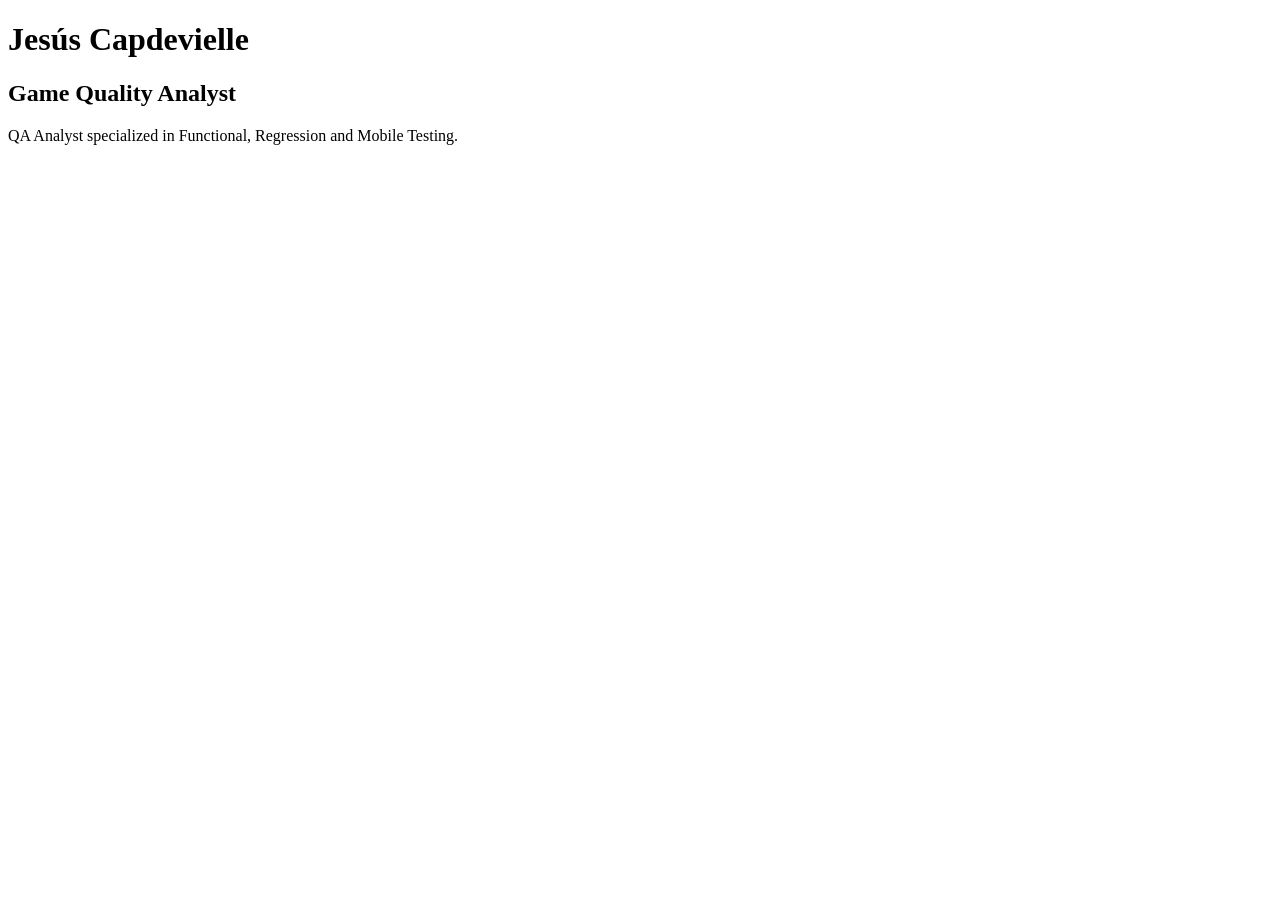
==== Index.html @ 2b03a388 "Add initial HTML structure for Jesús Capdevielle's portfolio" ====
<!DOCTYPE html>
<html>
<head>
  <title>Jesús Capdevielle - Game QA</title>
</head>
<body>
  <h1>Jesús Capdevielle</h1>
  <h2>Game Quality Analyst</h2>

  <p>
    QA Analyst specialized in Functional,
    Regression and Mobile Testing.
  </p>
</body>
</html>
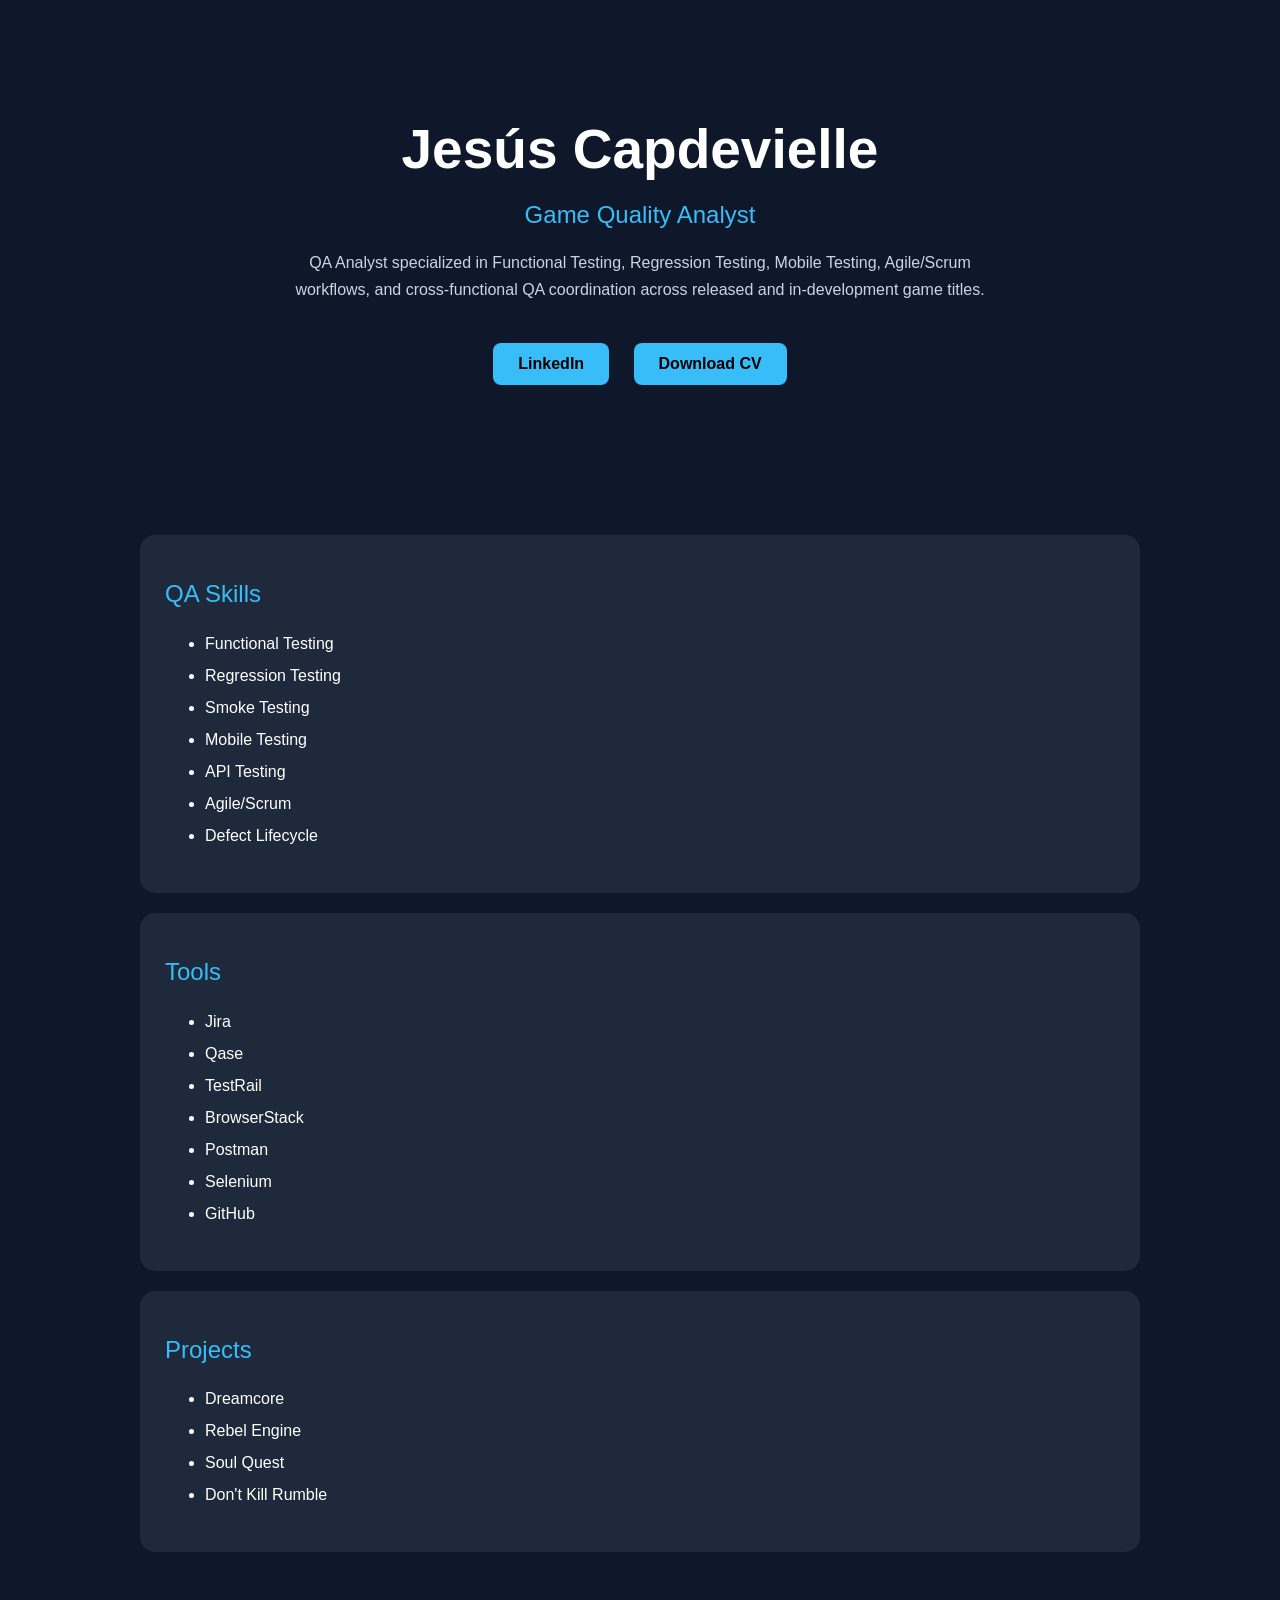
==== commit 7d24855a: "Update Index.html" ====
--- a/Index.html
+++ b/Index.html
@@ -1,15 +1,133 @@
 <!DOCTYPE html>
-<html>
+<html lang="en">
 <head>
-  <title>Jesús Capdevielle - Game QA</title>
+    <meta charset="UTF-8">
+    <meta name="viewport" content="width=device-width, initial-scale=1.0">
+    <title>Jesús Capdevielle | Game QA Analyst</title>
+
+    <style>
+        body{
+            margin:0;
+            font-family:Arial, Helvetica, sans-serif;
+            background:#0f172a;
+            color:white;
+        }
+
+        header{
+            text-align:center;
+            padding:80px 20px;
+        }
+
+        h1{
+            font-size:55px;
+            margin-bottom:10px;
+        }
+
+        h2{
+            color:#38bdf8;
+            font-weight:normal;
+        }
+
+        p{
+            max-width:700px;
+            margin:auto;
+            line-height:1.7;
+            color:#cbd5e1;
+        }
+
+        .buttons{
+            margin-top:30px;
+        }
+
+        .buttons a{
+            text-decoration:none;
+            background:#38bdf8;
+            color:black;
+            padding:12px 25px;
+            margin:10px;
+            border-radius:8px;
+            font-weight:bold;
+            display:inline-block;
+        }
+
+        section{
+            padding:60px 20px;
+            max-width:1000px;
+            margin:auto;
+        }
+
+        .card{
+            background:#1e293b;
+            padding:25px;
+            border-radius:15px;
+            margin-bottom:20px;
+        }
+
+        ul{
+            line-height:2;
+        }
+    </style>
 </head>
+
 <body>
-  <h1>Jesús Capdevielle</h1>
-  <h2>Game Quality Analyst</h2>
 
-  <p>
-    QA Analyst specialized in Functional,
-    Regression and Mobile Testing.
-  </p>
+    <header>
+        <h1>Jesús Capdevielle</h1>
+        <h2>Game Quality Analyst</h2>
+
+        <p>
+            QA Analyst specialized in Functional Testing,
+            Regression Testing, Mobile Testing, Agile/Scrum workflows,
+            and cross-functional QA coordination across released and
+            in-development game titles.
+        </p>
+
+        <div class="buttons">
+            <a href="https://linkedin.com">LinkedIn</a>
+            <a href="#">Download CV</a>
+        </div>
+    </header>
+
+    <section>
+        <div class="card">
+            <h2>QA Skills</h2>
+
+            <ul>
+                <li>Functional Testing</li>
+                <li>Regression Testing</li>
+                <li>Smoke Testing</li>
+                <li>Mobile Testing</li>
+                <li>API Testing</li>
+                <li>Agile/Scrum</li>
+                <li>Defect Lifecycle</li>
+            </ul>
+        </div>
+
+        <div class="card">
+            <h2>Tools</h2>
+
+            <ul>
+                <li>Jira</li>
+                <li>Qase</li>
+                <li>TestRail</li>
+                <li>BrowserStack</li>
+                <li>Postman</li>
+                <li>Selenium</li>
+                <li>GitHub</li>
+            </ul>
+        </div>
+
+        <div class="card">
+            <h2>Projects</h2>
+
+            <ul>
+                <li>Dreamcore</li>
+                <li>Rebel Engine</li>
+                <li>Soul Quest</li>
+                <li>Don't Kill Rumble</li>
+            </ul>
+        </div>
+    </section>
+
 </body>
 </html>
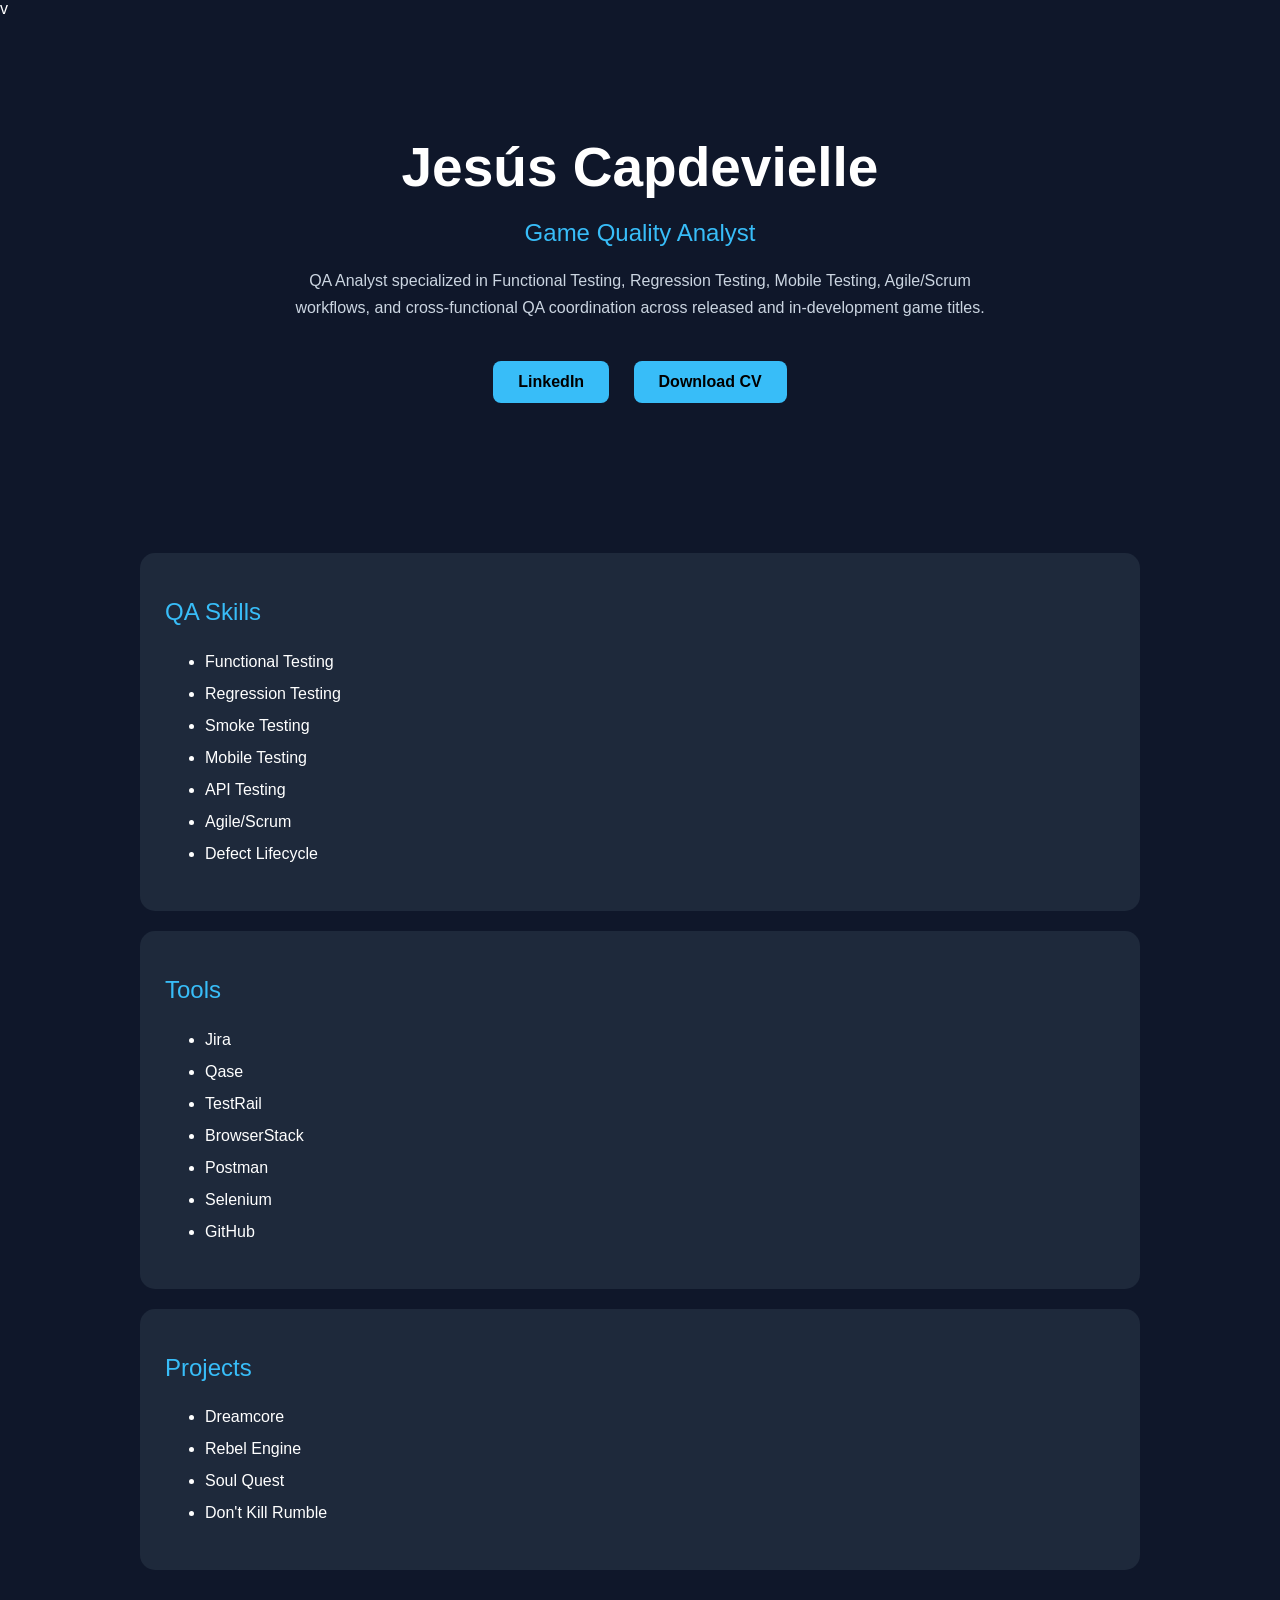
==== commit 8171e990: "Fix DOCTYPE declaration in Index.html" ====
--- a/Index.html
+++ b/Index.html
@@ -1,4 +1,4 @@
-<!DOCTYPE html>
+v<!DOCTYPE html>
 <html lang="en">
 <head>
     <meta charset="UTF-8">
@@ -130,4 +130,4 @@
     </section>
 
 </body>
-</html>+</html>
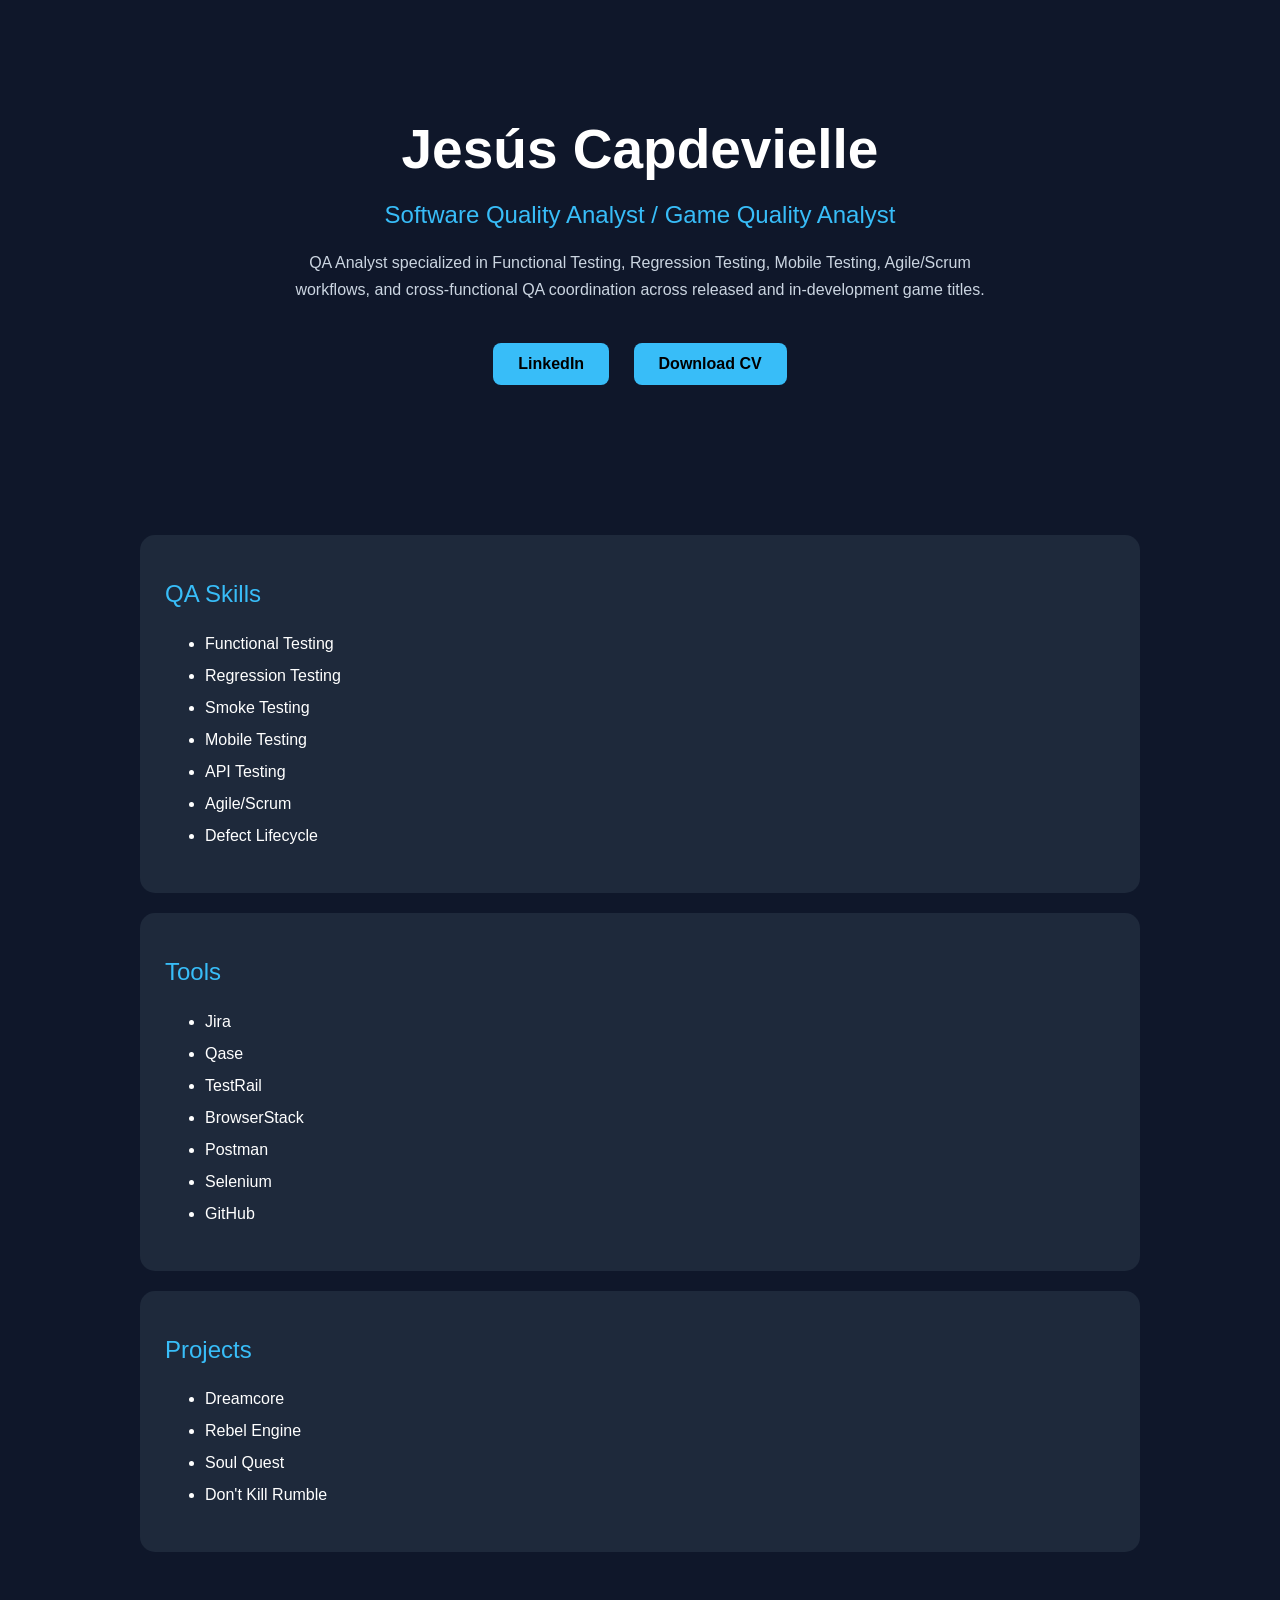
==== commit 3cc51acc: "Update Index.html" ====
--- a/Index.html
+++ b/Index.html
@@ -1,4 +1,4 @@
-v<!DOCTYPE html>
+<!DOCTYPE html>
 <html lang="en">
 <head>
     <meta charset="UTF-8">
@@ -73,7 +73,7 @@
 
     <header>
         <h1>Jesús Capdevielle</h1>
-        <h2>Game Quality Analyst</h2>
+        <h2>Software Quality Analyst / Game Quality Analyst</h2>
 
         <p>
             QA Analyst specialized in Functional Testing,
@@ -84,7 +84,9 @@
 
         <div class="buttons">
             <a href="https://linkedin.com">LinkedIn</a>
-            <a href="#">Download CV</a>
+            <a href="Jesus_Capdevielle_CV.pdf" download>
+    Download CV
+</a>
         </div>
     </header>
 
